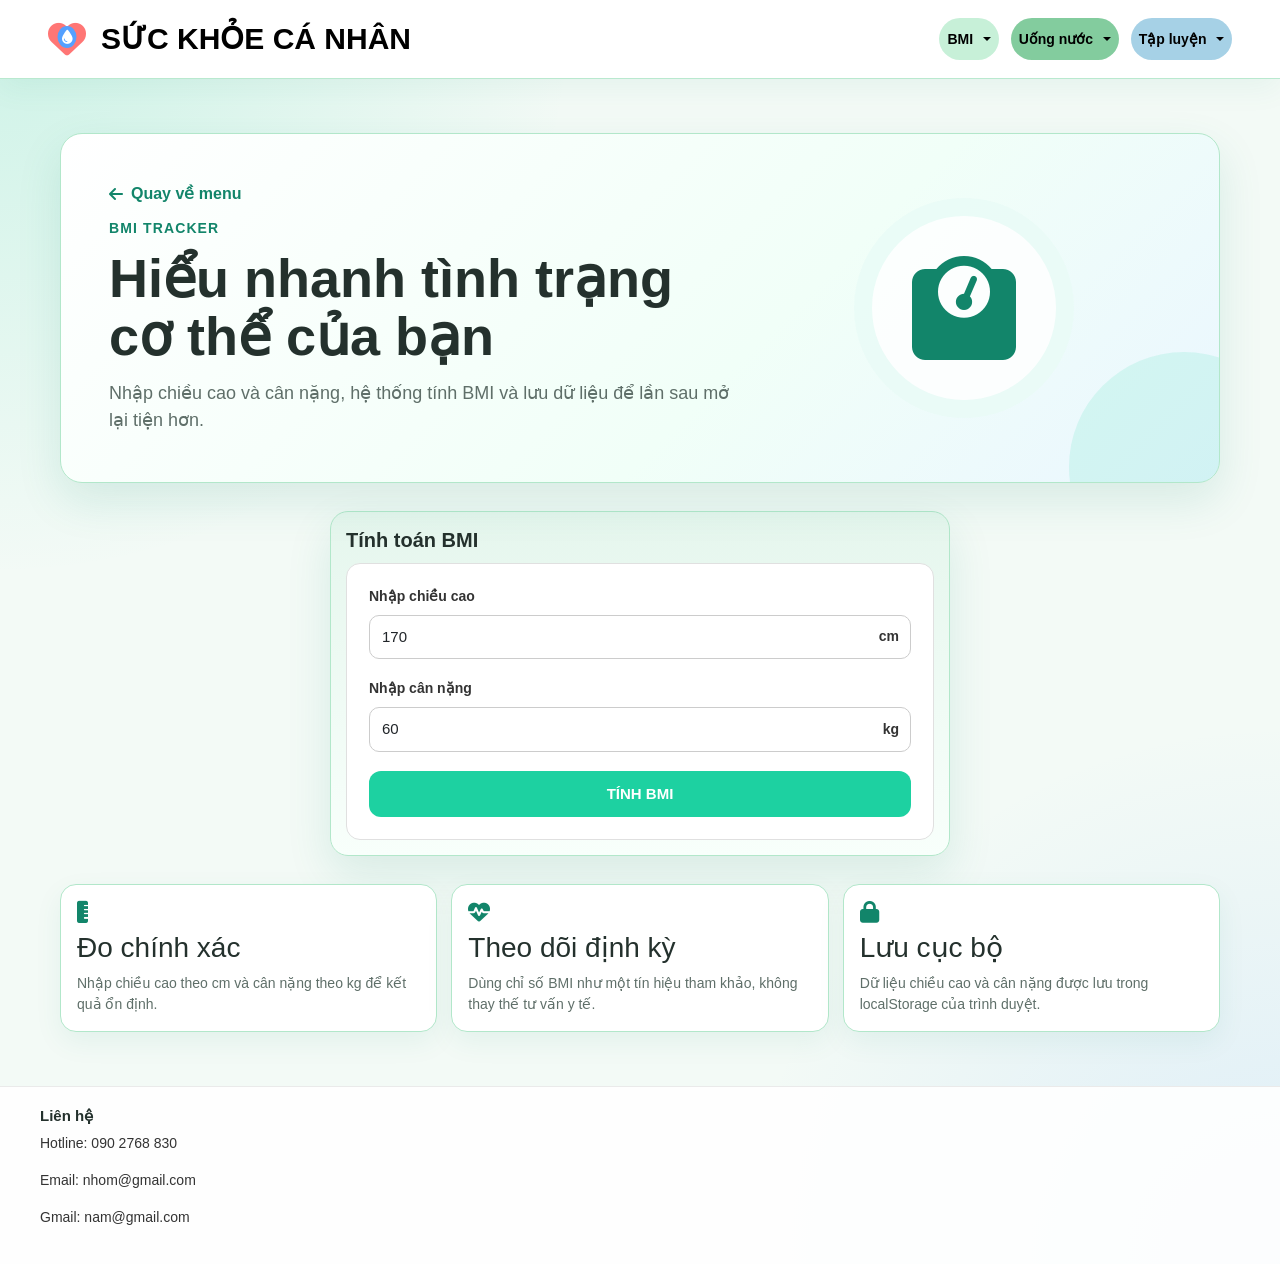
==== bmi.html @ 687540a8 "revamped structure" ====
<!DOCTYPE html>
<html lang="vi">
<head>
    <meta charset="utf-8">
    <meta content="width=device-width, initial-scale=1.0" name="viewport">
    <meta content="Nhóm phát triển Sức khỏe cá nhân" name="author">
    <link href="https://cdnjs.cloudflare.com/ajax/libs/font-awesome/6.4.0/css/all.min.css" rel="stylesheet">
    <link href="https://cdn.jsdelivr.net/npm/bootstrap@5.3.3/dist/css/bootstrap.min.css" rel="stylesheet">
    <link href="css/style.css" rel="stylesheet">
    <link href="css/bmi.css" rel="stylesheet">
    <meta content="Trang tính BMI của ứng dụng sức khỏe cá nhân." name="description">
    <title>Sức khỏe cá nhân | Tính BMI</title>
</head>
<body class="bmi-page d-flex flex-column min-vh-100">
    <header class="site-header navbar navbar-expand-lg navbar-light bg-white sticky-top">
        <div class="container-fluid px-3 px-lg-5">
            <div aria-label="Sức khỏe cá nhân" class="header-left navbar-brand mb-0">
                <a aria-label="Đi đến menu chính" class="logo-container" href="index.html">
                    <span aria-hidden="true" class="logo-heart fa-solid fa-heart">
                        <i aria-hidden="true" class="fa-solid fa-droplet logo-water"></i>
                    </span>
                </a>
                <h1>SỨC KHỎE CÁ NHÂN</h1>
            </div>
            <button aria-controls="mainNavbar" aria-expanded="false" aria-label="Mở menu điều hướng" class="navbar-toggler" data-bs-target="#mainNavbar" data-bs-toggle="collapse" type="button">
                <span class="navbar-toggler-icon"></span>
            </button>
            <nav aria-label="Menu chính" class="collapse navbar-collapse main-nav justify-content-lg-end" id="mainNavbar">
                <ul class="navbar-nav nav-list ms-lg-auto">
                    <li class="nav-item dropdown nav-dropdown">
                        <a aria-expanded="false" class="nav-link app-nav-item bmi dropdown-toggle active" data-bs-toggle="dropdown" href="bmi.html" role="button">BMI</a>
                        <ul class="dropdown-menu app-dropdown-menu">
                            <li><a class="dropdown-item" href="bmi.html">Tính BMI</a></li>
                            <li><a class="dropdown-item" href="bmi.html#saved-data">Lưu chiều cao/cân nặng</a></li>
                            <li><a class="dropdown-item" href="bmi.html#bmi-guide">Phân loại BMI</a></li>
                        </ul>
                    </li>
                    <li class="nav-item dropdown nav-dropdown">
                        <a aria-expanded="false" class="nav-link app-nav-item water dropdown-toggle" data-bs-toggle="dropdown" href="water.html" role="button">Uống nước</a>
                        <ul class="dropdown-menu app-dropdown-menu">
                            <li><a class="dropdown-item" href="water.html">Tiến độ uống nước</a></li>
                            <li><a class="dropdown-item" href="water.html#reminder-settings">Cài nhắc nhở</a></li>
                            <li><a class="dropdown-item" href="water.html#waterToast">Thông báo</a></li>
                        </ul>
                    </li>
                    <li class="nav-item dropdown nav-dropdown">
                        <a aria-expanded="false" class="nav-link app-nav-item workout dropdown-toggle" data-bs-toggle="dropdown" href="workout.html" role="button">Tập luyện</a>
                        <ul class="dropdown-menu app-dropdown-menu">
                            <li><a class="dropdown-item" href="workout.html#log-workout">Ghi bài tập</a></li>
                            <li><a class="dropdown-item" href="workout.html#workoutList">Danh sách tập</a></li>
                            <li><a class="dropdown-item" href="workout.html#stopwatch">Đồng hồ tập</a></li>
                        </ul>
                    </li>
                </ul>
            </nav>
        </div>
    </header>
    <main class="main-container feature-page container py-4 flex-grow-1" id="main-content">
        <section aria-labelledby="bmi-hero-title" class="feature-hero">
            <div class="feature-hero-grid">
                <div><a class="back-link" href="index.html"><i class="fa-solid fa-arrow-left"></i> Quay về menu</a><p class="eyebrow">BMI tracker</p><h2 id="bmi-hero-title">Hiểu nhanh tình trạng cơ thể của bạn</h2><p class="hero-description">Nhập chiều cao và cân nặng, hệ thống tính BMI và lưu dữ liệu để lần sau mở lại tiện hơn.</p></div>
                <div aria-hidden="true" class="feature-hero-icon"><i class="fa-solid fa-weight-scale"></i></div>
            </div>
        </section>
        <section aria-labelledby="bmi-title" class="app-card feature-card" id="saved-data">
            <h2 class="app-card-title" id="bmi-title">Tính toán BMI</h2>
            <form aria-describedby="bmi-description" class="sub-card" onsubmit="calculateBMI(); return false;">
                <p class="visually-hidden" id="bmi-description">Nhập chiều cao và cân nặng để tính chỉ số BMI.</p>
                <div class="form-field"><label for="heightInput">Nhập chiều cao</label><div class="input-wrapper"><input aria-describedby="height-unit" class="form-control" id="heightInput" inputmode="decimal" min="1" name="height" type="number" value="170"><span class="unit" id="height-unit">cm</span></div></div>
                <div class="form-field"><label for="weightInput">Nhập cân nặng</label><div class="input-wrapper"><input aria-describedby="weight-unit" class="form-control" id="weightInput" inputmode="decimal" min="1" name="weight" type="number" value="60"><span class="unit" id="weight-unit">kg</span></div></div>
                <button class="btn app-btn btn-bmi" type="submit">TÍNH BMI</button>
                <div aria-live="polite" class="bmi-result" id="bmiResult"><div class="bmi-score" id="bmiScore">--</div><div class="bmi-category" id="bmiCategory">Nhập dữ liệu để xem phân loại</div><p class="bmi-copy" id="bmiCopy">Kết quả cũng được lưu lại trên trình duyệt của bạn.</p></div>
            </form>
        </section>
        <section aria-labelledby="bmi-guide-title" class="bmi-tips" id="bmi-guide">
            <article class="bmi-tip"><i class="fa-solid fa-ruler-vertical"></i><h3>Đo chính xác</h3><p>Nhập chiều cao theo cm và cân nặng theo kg để kết quả ổn định.</p></article>
            <article class="bmi-tip"><i class="fa-solid fa-heart-pulse"></i><h3>Theo dõi định kỳ</h3><p>Dùng chỉ số BMI như một tín hiệu tham khảo, không thay thế tư vấn y tế.</p></article>
            <article class="bmi-tip"><i class="fa-solid fa-lock"></i><h3>Lưu cục bộ</h3><p>Dữ liệu chiều cao và cân nặng được lưu trong localStorage của trình duyệt.</p></article>
        </section>
    </main>
    <footer class="site-footer mt-auto">
        <section aria-labelledby="contact-title" class="footer-left">
            <h2 id="contact-title">Liên hệ</h2>
            <address>
                <p>Hotline: <a href="tel:0902768830">090 2768 830</a></p>
                <p>Email: <a href="mailto:nhom@gmail.com">nhom@gmail.com</a></p>
                <p>Gmail: <a href="mailto:nam@gmail.com">nam@gmail.com</a></p>
            </address>
        </section>
    </footer>
    <script src="https://cdn.jsdelivr.net/npm/bootstrap@5.3.3/dist/js/bootstrap.bundle.min.js"></script>
    <script src="js/jquery.js"></script>
    <script src="js/main.js"></script>
</body>
</html>
---- css/style.css ----
/* --- RESET & GLOBAL STYLES --- */
* {
    margin: 0;
    padding: 0;
    box-sizing: border-box;
    font-family: 'Segoe UI', Tahoma, Geneva, Verdana, sans-serif;
}

html { scroll-behavior: smooth; }

:root {
    --app-bg: #f3faf6;
    --app-surface: #ffffff;
    --app-card: #e5f6ed;
    --app-border: #b2e7ca;
    --app-primary: #1dd1a1;
    --app-primary-dark: #12856a;
    --app-text: #24312d;
    --app-muted: #5f6f69;
    --app-shadow: 0 18px 45px rgba(18, 133, 106, 0.12);
    --app-radius: 22px;
}

body {
    background:
        radial-gradient(circle at top left, rgba(29, 209, 161, 0.18), transparent 32%),
        radial-gradient(circle at bottom right, rgba(84, 160, 255, 0.14), transparent 30%),
        var(--app-bg);
    color: var(--app-text);
    min-height: 100vh;
    display: flex;
    flex-direction: column;
    position: relative;
    line-height: 1.5;
}

a { color: inherit; text-decoration: none; }
button, input, select { font: inherit; }
ul { list-style: none; }

.visually-hidden {
    width: 1px;
    height: 1px;
    padding: 0;
    margin: -1px;
    overflow: hidden;
    clip: rect(0, 0, 0, 0);
    white-space: nowrap;
    border: 0;
    position: absolute;
}

/* --- HEADER --- */
.site-header {
    background-color: rgba(255, 255, 255, 0.92);
    backdrop-filter: blur(14px);
    padding: 15px 40px;
    display: flex;
    align-items: center;
    justify-content: space-between;
    gap: 24px;
    border-bottom: 1px solid rgba(178, 231, 202, 0.9);
    position: sticky;
    top: 0;
    z-index: 10;
    box-shadow: 0 10px 30px rgba(18, 133, 106, 0.06);
}

.header-left {
    display: flex;
    align-items: center;
    gap: 15px;
    min-width: max-content;
}

.logo-container {
    display: inline-flex;
    align-items: center;
    border-radius: 50%;
}

.logo-container:focus-visible,
.app-nav-item:focus-visible,
.menu-card-link:focus-visible,
.app-btn:focus-visible,
.toast-close:focus-visible,
footer a:focus-visible,
.back-link:focus-visible,
.cta-link:focus-visible {
    outline: 3px solid var(--app-primary);
    outline-offset: 3px;
}

.logo-heart {
    font-size: 38px;
    color: #ff7675;
    position: relative;
    display: inline-block;
    line-height: 1;
}

.logo-water {
    position: absolute;
    font-size: 14px;
    color: #ffffff;
    top: 45%;
    left: 50%;
    transform: translate(-50%, -50%);
    background-color: #54a0ff;
    padding: 4px;
    border-radius: 50%;
}

h1 {
    font-size: clamp(22px, 3vw, 30px);
    font-weight: bold;
    margin: 0;
    line-height: 1.2;
}

.main-nav { display: flex; justify-content: center; }
.nav-list { display: flex; gap: 12px; align-items: center; flex-wrap: wrap; justify-content: center; }

.app-nav-item {
    display: inline-flex;
    align-items: center;
    justify-content: center;
    padding: 10px 22px;
    border-radius: 999px;
    font-weight: 700;
    transition: 0.2s;
    font-size: 14px;
    color: #000;
    min-height: 42px;
    gap: 6px;
}

.app-nav-item.bmi { background-color: #c7f0d8; }
.app-nav-item.water { background-color: #83cc9e; }
.app-nav-item.workout { background-color: #a6d1e6; }
.app-nav-item:hover { filter: brightness(0.95); transform: translateY(-1px); }

.nav-dropdown { position: relative; }
.nav-dropdown::after { content: ""; position: absolute; left: 0; top: 100%; width: 100%; height: 12px; }

.dropdown-menu {
    position: absolute;
    top: 100%;
    left: 0;
    min-width: 190px;
    background-color: #ffffff;
    border: 1px solid var(--app-border);
    border-radius: 14px;
    box-shadow: var(--app-shadow);
    padding: 8px;
    display: none;
    z-index: 20;
}

.dropdown-menu a { display: block; padding: 9px 12px; border-radius: 9px; font-size: 14px; color: #333; white-space: nowrap; }
.dropdown-menu a:hover, .dropdown-menu a:focus-visible { background-color: #e5f6ed; color: var(--app-primary-dark); }
.nav-dropdown:hover .dropdown-menu, .nav-dropdown:focus-within .dropdown-menu { display: block; }

/* --- LAYOUT / B2C SHELL --- */
.main-container {
    max-width: 1200px;
    width: 100%;
    margin: 30px auto;
    padding: 0 20px;
    flex: 1;
}

.menu-page, .feature-page { display: flex; flex-direction: column; gap: 28px; }

.hero-section {
    background: linear-gradient(135deg, #ffffff 0%, #f2fff8 62%, #e7f5ff 100%);
    border: 1.5px solid var(--app-border);
    border-radius: var(--app-radius);
    padding: clamp(28px, 6vw, 64px);
    text-align: center;
    box-shadow: var(--app-shadow);
    overflow: hidden;
    position: relative;
}

.hero-section::before,
.feature-hero::before {
    content: "";
    position: absolute;
    inset: auto -80px -100px auto;
    width: 230px;
    height: 230px;
    border-radius: 50%;
    background: rgba(29, 209, 161, 0.12);
}

.eyebrow {
    color: var(--app-primary-dark);
    font-size: 14px;
    font-weight: 800;
    letter-spacing: 0.08em;
    margin-bottom: 10px;
    text-transform: uppercase;
}

.hero-section h2, .feature-hero h2 { font-size: clamp(30px, 5vw, 54px); line-height: 1.08; margin-bottom: 14px; font-weight: 850; }
.hero-description { color: var(--app-muted); font-size: clamp(15px, 2vw, 18px); max-width: 760px; margin: 0 auto; }

.hero-actions { display: flex; flex-wrap: wrap; justify-content: center; gap: 12px; margin-top: 24px; }
.cta-link {
    display: inline-flex;
    align-items: center;
    gap: 8px;
    border-radius: 999px;
    padding: 11px 18px;
    background: var(--app-primary-dark);
    color: #fff;
    font-weight: 800;
    box-shadow: 0 12px 28px rgba(18, 133, 106, 0.18);
}
.cta-link.secondary { background: #fff; color: var(--app-primary-dark); border: 1px solid var(--app-border); }

.trust-strip {
    display: grid;
    grid-template-columns: repeat(3, minmax(0, 1fr));
    gap: 16px;
}
.trust-item {
    background: rgba(255, 255, 255, 0.86);
    border: 1px solid rgba(178, 231, 202, 0.8);
    border-radius: 18px;
    padding: 16px;
    display: flex;
    gap: 12px;
    align-items: flex-start;
    box-shadow: 0 10px 28px rgba(18, 133, 106, 0.07);
}
.trust-item i { color: var(--app-primary-dark); font-size: 22px; margin-top: 3px; }
.trust-item strong { display: block; margin-bottom: 3px; }
.trust-item p { margin: 0; color: var(--app-muted); font-size: 14px; }

.menu-grid { display: grid; grid-template-columns: repeat(3, minmax(0, 1fr)); gap: 20px; }

.app-card {
    background-color: var(--app-card);
    border: 1.5px solid var(--app-border);
    border-radius: 18px;
    padding: 15px;
    display: flex;
    flex-direction: column;
    min-width: 0;
}

.app-card-title { font-size: 20px; font-weight: 800; margin-bottom: 10px; line-height: 1.3; }
.menu-card { padding: 0; overflow: hidden; transition: transform 0.2s, box-shadow 0.2s; background: #fff; }
.menu-card:hover { transform: translateY(-5px); box-shadow: var(--app-shadow); }
.menu-card-link { min-height: 250px; padding: 24px; display: flex; flex-direction: column; gap: 18px; position: relative; }
.menu-icon { width: 66px; height: 66px; border-radius: 50%; display: flex; align-items: center; justify-content: center; font-size: 28px; flex-shrink: 0; }
.bmi-icon { background-color: #c7f0d8; color: var(--app-primary-dark); }
.water-icon { background-color: #dff4ff; color: #2478bd; }
.workout-icon { background-color: #e9f2ff; color: #315f9e; }
.menu-card-content { flex: 1; }
.menu-card-content p { color: var(--app-muted); font-size: 15px; }
.menu-arrow { align-self: flex-end; width: 38px; height: 38px; border-radius: 50%; background-color: #f3faf6; color: var(--app-primary); display: inline-flex; align-items: center; justify-content: center; }

.feature-hero {
    position: relative;
    overflow: hidden;
    background: linear-gradient(135deg, #ffffff 0%, #f1fff8 60%, #eaf6ff 100%);
    border: 1.5px solid var(--app-border);
    border-radius: var(--app-radius);
    padding: clamp(24px, 5vw, 48px);
    box-shadow: var(--app-shadow);
}
.feature-hero-grid { display: grid; grid-template-columns: 1.2fr 0.8fr; align-items: center; gap: 26px; position: relative; z-index: 1; }
.feature-hero-icon { justify-self: center; width: min(220px, 55vw); aspect-ratio: 1; border-radius: 50%; background: rgba(255,255,255,.82); display: grid; place-items: center; font-size: clamp(64px, 12vw, 104px); color: var(--app-primary-dark); box-shadow: inset 0 0 0 18px rgba(29, 209, 161, 0.08); }

.feature-card { width: min(100%, 620px); margin: 0 auto; scroll-margin-top: 120px; box-shadow: var(--app-shadow); }
.sub-card { background-color: #ffffff; border-radius: 14px; padding: 22px; width: 100%; flex: 1; display: flex; flex-direction: column; border: 1px solid #e0e0e0; }
.back-link { width: fit-content; display: inline-flex; align-items: center; gap: 8px; color: var(--app-primary-dark); font-weight: 800; margin-bottom: 12px; }
.back-link:hover { text-decoration: underline; }

.form-field { margin-bottom: 15px; width: 100%; }
.form-field label { display: block; font-size: 14px; color: #333; margin-bottom: 8px; font-weight: 700; }
.input-wrapper { position: relative; display: flex; align-items: center; }
.input-wrapper input, .input-wrapper select { width: 100%; border: 1px solid #cccccc; border-radius: 10px; font-size: 15px; outline: none; }
.input-wrapper input { padding: 10px 44px 10px 12px; }
.input-wrapper select { padding: 10px 40px 10px 12px; background-color: #f5f5f5; appearance: none; -webkit-appearance: none; }
.input-wrapper input:focus, .input-wrapper select:focus { border-color: var(--app-primary); box-shadow: 0 0 0 3px rgba(29, 209, 161, 0.2); }
.select-group .input-wrapper::after { content: "\f078"; font-family: "Font Awesome 6 Free"; font-weight: 900; position: absolute; right: 12px; font-size: 12px; color: #666; pointer-events: none; }
.input-wrapper .unit { position: absolute; right: 12px; color: #333; font-size: 14px; font-weight: 700; }

.app-btn { width: 100%; padding: 12px; border: none; border-radius: 12px; font-size: 15px; font-weight: 800; color: white; cursor: pointer; transition: 0.2s; }
.app-btn:hover { filter: brightness(0.96); transform: translateY(-1px); }
.btn-bmi { background-color: #1dd1a1; }
.btn-water { background-color: #54a0ff; }
.btn-log { background-color: #2e86de; }

.site-footer { background-color: rgba(255,255,255,.9); padding: 20px 40px; margin-top: auto; border-top: 1px solid #eaeaea; display: flex; justify-content: space-between; gap: 24px; font-size: 14px; }
footer h2 { font-size: 15px; margin-bottom: 8px; font-weight: bold; }
footer p, footer li { color: #333; line-height: 1.5; }
address { font-style: normal; }
footer a:hover { text-decoration: underline; }

/* Bootstrap hybrid overrides */
.site-header.navbar { padding: 15px 0; }
.navbar-brand { white-space: normal; }
.navbar-toggler { border-color: var(--app-border); border-radius: 8px; }
.navbar-toggler:focus { box-shadow: 0 0 0 3px rgba(29, 209, 161, 0.2); }
.main-nav.navbar-collapse { flex-grow: 0; }
.nav-list.navbar-nav { gap: 12px; align-items: center; }
.app-nav-item.nav-link, .app-nav-item.nav-link:hover, .app-nav-item.nav-link:focus { color: #000; }
.app-dropdown-menu.dropdown-menu { margin-top: 8px; }
.app-dropdown-menu .dropdown-item { padding: 9px 12px; border-radius: 6px; font-size: 14px; color: #333; }
.app-dropdown-menu .dropdown-item:hover, .app-dropdown-menu .dropdown-item:focus { background-color: #e5f6ed; color: var(--app-primary-dark); }
.menu-grid.row { display: flex; gap: 0; }
.menu-grid.row > [class*="col-"] { display: flex; }
.menu-grid .app-card { height: 100%; }
.form-control:focus, .form-select:focus { border-color: var(--app-primary); box-shadow: 0 0 0 3px rgba(29, 209, 161, 0.2); }
.app-btn.btn { border: none; }
@media (min-width: 992px) { .nav-dropdown:hover > .dropdown-menu { display: block; } }

@media (max-width: 1000px) { .menu-grid, .trust-strip { grid-template-columns: repeat(2, minmax(0, 1fr)); } .menu-card:last-child { grid-column: 1 / -1; } }
@media (max-width: 900px) { .site-header { flex-direction: column; align-items: center; padding: 16px 20px; } .header-left { justify-content: center; min-width: 0; } .site-footer { flex-direction: column; gap: 15px; padding: 20px; } .feature-hero-grid { grid-template-columns: 1fr; text-align: center; } }
@media (max-width: 640px) { .main-container { margin: 20px auto; padding: 0 14px; } .menu-grid, .trust-strip { grid-template-columns: 1fr; } .menu-card:last-child { grid-column: auto; } .menu-card-link { min-height: auto; } .nav-list { width: 100%; gap: 8px; } .app-nav-item { padding: 9px 14px; } }
@media (max-width: 420px) { h1 { font-size: 20px; } .header-left { flex-direction: column; gap: 8px; text-align: center; } .nav-list { flex-direction: column; align-items: stretch; } .app-nav-item { width: 100%; } .sub-card { padding: 16px; } }
@media (prefers-reduced-motion: reduce) { html { scroll-behavior: auto; } .running-icon { animation: none; } .menu-card, .app-btn { transition: none; } }
@media (max-width: 991.98px) { .main-nav.navbar-collapse { width: 100%; padding-top: 16px; } .nav-list.navbar-nav { align-items: stretch; gap: 8px; } .app-nav-item { width: 100%; } .app-dropdown-menu.dropdown-menu { position: static; width: 100%; margin-top: 6px; box-shadow: none; } }
---- css/bmi.css ----
/* BMI page-specific CSS split from the original feature section */
body.bmi-page { --page-accent: #1dd1a1; --page-accent-dark: #12856a; }
.bmi-page .feature-hero-icon { color: var(--page-accent-dark); }
.bmi-page .feature-card { background: linear-gradient(180deg, #e5f6ed, #f8fffb); }
.bmi-page .sub-card { gap: 4px; }
.bmi-page .bmi-result {
    display: none;
    margin-top: 16px;
    padding: 16px;
    border-radius: 14px;
    background: #f3faf6;
    border: 1px solid #b2e7ca;
}
.bmi-page .bmi-result.is-visible { display: block; }
.bmi-score { font-size: 40px; line-height: 1; color: var(--page-accent-dark); font-weight: 900; }
.bmi-category { color: #24312d; font-weight: 800; margin-top: 4px; }
.bmi-copy { color: #5f6f69; margin: 8px 0 0; }
.bmi-tips { display: grid; grid-template-columns: repeat(3, minmax(0, 1fr)); gap: 14px; }
.bmi-tip { background: #fff; border: 1px solid #b2e7ca; border-radius: 16px; padding: 16px; box-shadow: 0 10px 28px rgba(18, 133, 106, 0.07); }
.bmi-tip i { color: var(--page-accent-dark); font-size: 22px; margin-bottom: 8px; }
.bmi-tip p { color: #5f6f69; margin: 0; font-size: 14px; }
@media (max-width: 760px) { .bmi-tips { grid-template-columns: 1fr; } }
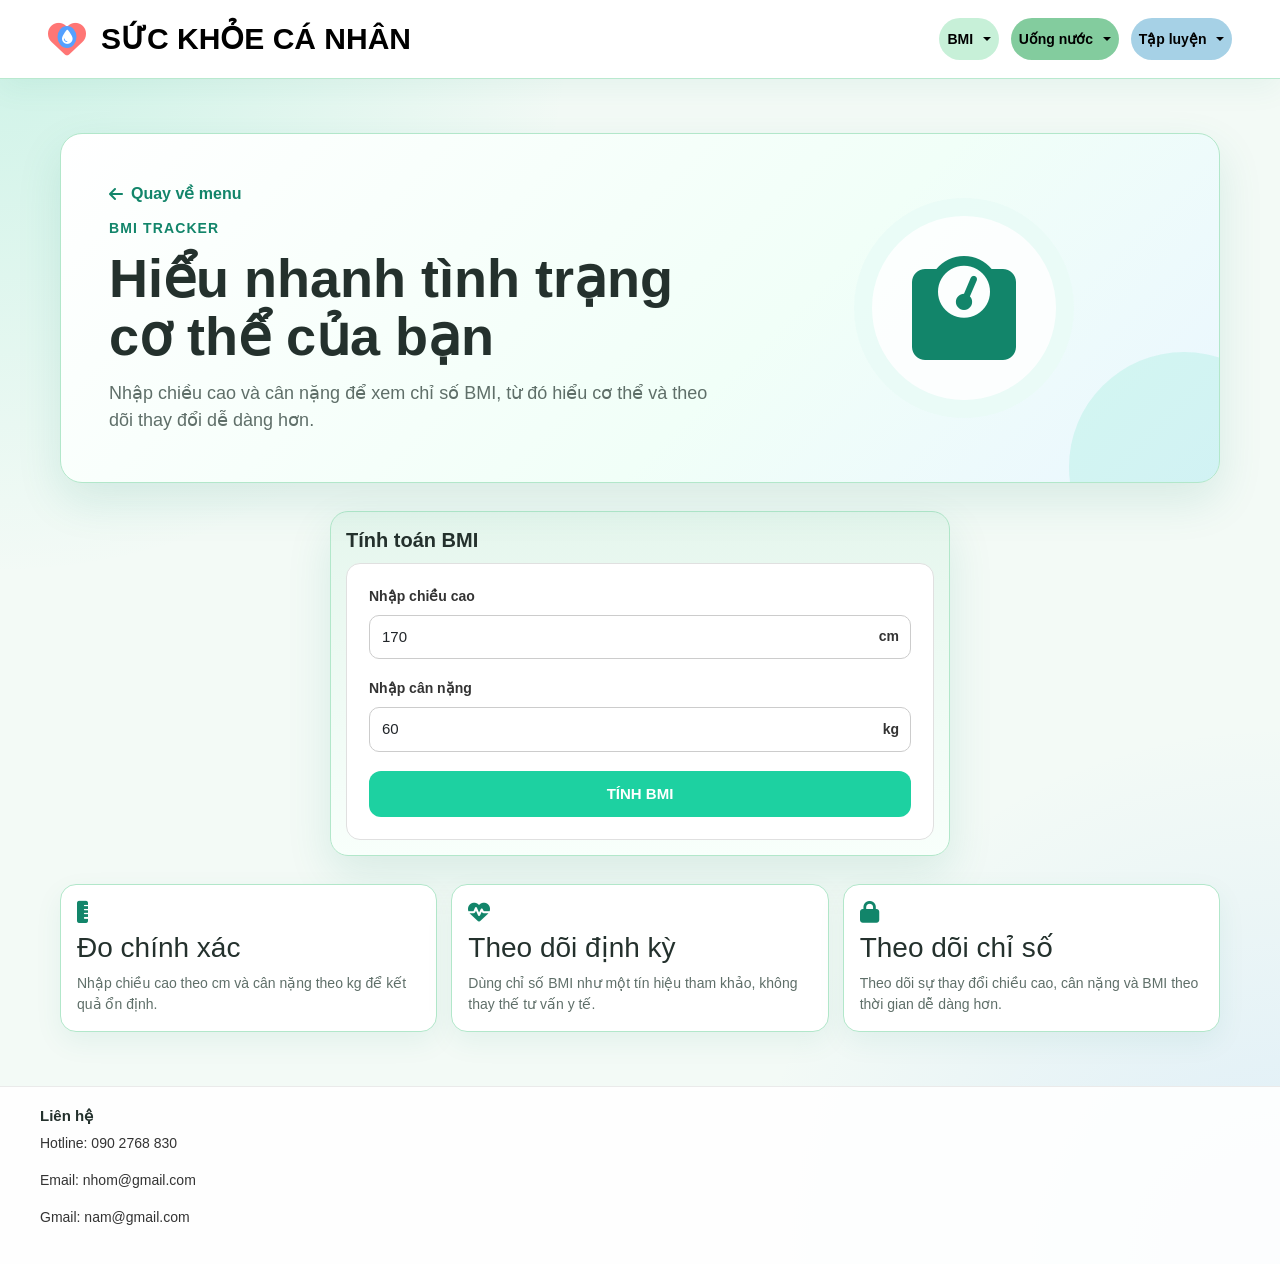
==== commit fa7a4a4b: "changed several texts" ====
--- a/bmi.html
+++ b/bmi.html
@@ -2,49 +2,55 @@
 <html lang="vi">
 <head>
     <meta charset="utf-8">
-    <meta content="width=device-width, initial-scale=1.0" name="viewport">
-    <meta content="Nhóm phát triển Sức khỏe cá nhân" name="author">
-    <link href="https://cdnjs.cloudflare.com/ajax/libs/font-awesome/6.4.0/css/all.min.css" rel="stylesheet">
-    <link href="https://cdn.jsdelivr.net/npm/bootstrap@5.3.3/dist/css/bootstrap.min.css" rel="stylesheet">
-    <link href="css/style.css" rel="stylesheet">
-    <link href="css/bmi.css" rel="stylesheet">
-    <meta content="Trang tính BMI của ứng dụng sức khỏe cá nhân." name="description">
+    <meta name="viewport" content="width=device-width, initial-scale=1.0">
+    <meta name="author" content="Nhóm phát triển Sức khỏe cá nhân">
+    <meta name="description" content="Trang tính BMI của ứng dụng sức khỏe cá nhân.">
+
     <title>Sức khỏe cá nhân | Tính BMI</title>
+
+    <link rel="stylesheet" href="https://cdnjs.cloudflare.com/ajax/libs/font-awesome/6.4.0/css/all.min.css">
+    <link rel="stylesheet" href="https://cdn.jsdelivr.net/npm/bootstrap@5.3.3/dist/css/bootstrap.min.css">
+    <link rel="stylesheet" href="css/style.css">
+    <link rel="stylesheet" href="css/bmi.css">
 </head>
 <body class="bmi-page d-flex flex-column min-vh-100">
     <header class="site-header navbar navbar-expand-lg navbar-light bg-white sticky-top">
         <div class="container-fluid px-3 px-lg-5">
-            <div aria-label="Sức khỏe cá nhân" class="header-left navbar-brand mb-0">
-                <a aria-label="Đi đến menu chính" class="logo-container" href="index.html">
-                    <span aria-hidden="true" class="logo-heart fa-solid fa-heart">
-                        <i aria-hidden="true" class="fa-solid fa-droplet logo-water"></i>
+            <div class="header-left navbar-brand mb-0">
+                <a class="logo-container" href="index.html" aria-label="Đi đến menu chính">
+                    <span class="logo-heart fa-solid fa-heart" aria-hidden="true">
+                        <i class="fa-solid fa-droplet logo-water"></i>
                     </span>
                 </a>
                 <h1>SỨC KHỎE CÁ NHÂN</h1>
             </div>
-            <button aria-controls="mainNavbar" aria-expanded="false" aria-label="Mở menu điều hướng" class="navbar-toggler" data-bs-target="#mainNavbar" data-bs-toggle="collapse" type="button">
+
+            <button class="navbar-toggler" type="button" data-bs-toggle="collapse" data-bs-target="#mainNavbar" aria-controls="mainNavbar" aria-expanded="false" aria-label="Mở menu điều hướng">
                 <span class="navbar-toggler-icon"></span>
             </button>
-            <nav aria-label="Menu chính" class="collapse navbar-collapse main-nav justify-content-lg-end" id="mainNavbar">
+
+            <nav class="collapse navbar-collapse main-nav justify-content-lg-end" id="mainNavbar" aria-label="Menu chính">
                 <ul class="navbar-nav nav-list ms-lg-auto">
                     <li class="nav-item dropdown nav-dropdown">
-                        <a aria-expanded="false" class="nav-link app-nav-item bmi dropdown-toggle active" data-bs-toggle="dropdown" href="bmi.html" role="button">BMI</a>
+                        <a class="nav-link app-nav-item bmi dropdown-toggle active" href="bmi.html" role="button" data-bs-toggle="dropdown" aria-expanded="false">BMI</a>
                         <ul class="dropdown-menu app-dropdown-menu">
                             <li><a class="dropdown-item" href="bmi.html">Tính BMI</a></li>
                             <li><a class="dropdown-item" href="bmi.html#saved-data">Lưu chiều cao/cân nặng</a></li>
                             <li><a class="dropdown-item" href="bmi.html#bmi-guide">Phân loại BMI</a></li>
                         </ul>
                     </li>
+
                     <li class="nav-item dropdown nav-dropdown">
-                        <a aria-expanded="false" class="nav-link app-nav-item water dropdown-toggle" data-bs-toggle="dropdown" href="water.html" role="button">Uống nước</a>
+                        <a class="nav-link app-nav-item water dropdown-toggle" href="water.html" role="button" data-bs-toggle="dropdown" aria-expanded="false">Uống nước</a>
                         <ul class="dropdown-menu app-dropdown-menu">
                             <li><a class="dropdown-item" href="water.html">Tiến độ uống nước</a></li>
                             <li><a class="dropdown-item" href="water.html#reminder-settings">Cài nhắc nhở</a></li>
                             <li><a class="dropdown-item" href="water.html#waterToast">Thông báo</a></li>
                         </ul>
                     </li>
+
                     <li class="nav-item dropdown nav-dropdown">
-                        <a aria-expanded="false" class="nav-link app-nav-item workout dropdown-toggle" data-bs-toggle="dropdown" href="workout.html" role="button">Tập luyện</a>
+                        <a class="nav-link app-nav-item workout dropdown-toggle" href="workout.html" role="button" data-bs-toggle="dropdown" aria-expanded="false">Tập luyện</a>
                         <ul class="dropdown-menu app-dropdown-menu">
                             <li><a class="dropdown-item" href="workout.html#log-workout">Ghi bài tập</a></li>
                             <li><a class="dropdown-item" href="workout.html#workoutList">Danh sách tập</a></li>
@@ -55,32 +61,69 @@
             </nav>
         </div>
     </header>
-    <main class="main-container feature-page container py-4 flex-grow-1" id="main-content">
-        <section aria-labelledby="bmi-hero-title" class="feature-hero">
+    <main class="main-container feature-page container py-4 flex-grow-1">
+        <section class="feature-hero">
             <div class="feature-hero-grid">
-                <div><a class="back-link" href="index.html"><i class="fa-solid fa-arrow-left"></i> Quay về menu</a><p class="eyebrow">BMI tracker</p><h2 id="bmi-hero-title">Hiểu nhanh tình trạng cơ thể của bạn</h2><p class="hero-description">Nhập chiều cao và cân nặng, hệ thống tính BMI và lưu dữ liệu để lần sau mở lại tiện hơn.</p></div>
-                <div aria-hidden="true" class="feature-hero-icon"><i class="fa-solid fa-weight-scale"></i></div>
+                <div>
+                    <a class="back-link" href="index.html"><i class="fa-solid fa-arrow-left"></i> Quay về menu</a>
+                    <p class="eyebrow">BMI tracker</p>
+                    <h2>Hiểu nhanh tình trạng cơ thể của bạn</h2>
+                    <p class="hero-description">Nhập chiều cao và cân nặng để xem chỉ số BMI, từ đó hiểu cơ thể và theo dõi thay đổi dễ dàng hơn.</p>
+                </div>
+                <div class="feature-hero-icon" aria-hidden="true"><i class="fa-solid fa-weight-scale"></i></div>
             </div>
         </section>
-        <section aria-labelledby="bmi-title" class="app-card feature-card" id="saved-data">
-            <h2 class="app-card-title" id="bmi-title">Tính toán BMI</h2>
-            <form aria-describedby="bmi-description" class="sub-card" onsubmit="calculateBMI(); return false;">
-                <p class="visually-hidden" id="bmi-description">Nhập chiều cao và cân nặng để tính chỉ số BMI.</p>
-                <div class="form-field"><label for="heightInput">Nhập chiều cao</label><div class="input-wrapper"><input aria-describedby="height-unit" class="form-control" id="heightInput" inputmode="decimal" min="1" name="height" type="number" value="170"><span class="unit" id="height-unit">cm</span></div></div>
-                <div class="form-field"><label for="weightInput">Nhập cân nặng</label><div class="input-wrapper"><input aria-describedby="weight-unit" class="form-control" id="weightInput" inputmode="decimal" min="1" name="weight" type="number" value="60"><span class="unit" id="weight-unit">kg</span></div></div>
+
+        <section class="app-card feature-card" id="saved-data">
+            <h2 class="app-card-title">Tính toán BMI</h2>
+            <form class="sub-card" onsubmit="calculateBMI(); return false;">
+                <div class="form-field">
+                    <label for="heightInput">Nhập chiều cao</label>
+                    <div class="input-wrapper">
+                        <input class="form-control" id="heightInput" name="height" type="number" min="1" inputmode="decimal" value="170">
+                        <span class="unit">cm</span>
+                    </div>
+                </div>
+
+                <div class="form-field">
+                    <label for="weightInput">Nhập cân nặng</label>
+                    <div class="input-wrapper">
+                        <input class="form-control" id="weightInput" name="weight" type="number" min="1" inputmode="decimal" value="60">
+                        <span class="unit">kg</span>
+                    </div>
+                </div>
+
                 <button class="btn app-btn btn-bmi" type="submit">TÍNH BMI</button>
-                <div aria-live="polite" class="bmi-result" id="bmiResult"><div class="bmi-score" id="bmiScore">--</div><div class="bmi-category" id="bmiCategory">Nhập dữ liệu để xem phân loại</div><p class="bmi-copy" id="bmiCopy">Kết quả cũng được lưu lại trên trình duyệt của bạn.</p></div>
+
+                <div class="bmi-result" id="bmiResult" aria-live="polite">
+                    <div class="bmi-score" id="bmiScore">--</div>
+                    <div class="bmi-category" id="bmiCategory">Nhập dữ liệu để xem phân loại</div>
+                    <p class="bmi-copy" id="bmiCopy">Kết quả giúp bạn theo dõi chỉ số cơ thể thuận tiện hơn.</p>
+                </div>
             </form>
         </section>
-        <section aria-labelledby="bmi-guide-title" class="bmi-tips" id="bmi-guide">
-            <article class="bmi-tip"><i class="fa-solid fa-ruler-vertical"></i><h3>Đo chính xác</h3><p>Nhập chiều cao theo cm và cân nặng theo kg để kết quả ổn định.</p></article>
-            <article class="bmi-tip"><i class="fa-solid fa-heart-pulse"></i><h3>Theo dõi định kỳ</h3><p>Dùng chỉ số BMI như một tín hiệu tham khảo, không thay thế tư vấn y tế.</p></article>
-            <article class="bmi-tip"><i class="fa-solid fa-lock"></i><h3>Lưu cục bộ</h3><p>Dữ liệu chiều cao và cân nặng được lưu trong localStorage của trình duyệt.</p></article>
+
+        <section class="bmi-tips" id="bmi-guide">
+            <article class="bmi-tip">
+                <i class="fa-solid fa-ruler-vertical"></i>
+                <h3>Đo chính xác</h3>
+                <p>Nhập chiều cao theo cm và cân nặng theo kg để kết quả ổn định.</p>
+            </article>
+            <article class="bmi-tip">
+                <i class="fa-solid fa-heart-pulse"></i>
+                <h3>Theo dõi định kỳ</h3>
+                <p>Dùng chỉ số BMI như một tín hiệu tham khảo, không thay thế tư vấn y tế.</p>
+            </article>
+            <article class="bmi-tip">
+                <i class="fa-solid fa-lock"></i>
+                <h3>Theo dõi chỉ số</h3>
+                <p>Theo dõi sự thay đổi chiều cao, cân nặng và BMI theo thời gian dễ dàng hơn.</p>
+            </article>
         </section>
     </main>
     <footer class="site-footer mt-auto">
-        <section aria-labelledby="contact-title" class="footer-left">
-            <h2 id="contact-title">Liên hệ</h2>
+        <section class="footer-left">
+            <h2>Liên hệ</h2>
             <address>
                 <p>Hotline: <a href="tel:0902768830">090 2768 830</a></p>
                 <p>Email: <a href="mailto:nhom@gmail.com">nhom@gmail.com</a></p>
@@ -88,8 +131,9 @@
             </address>
         </section>
     </footer>
+
     <script src="https://cdn.jsdelivr.net/npm/bootstrap@5.3.3/dist/js/bootstrap.bundle.min.js"></script>
     <script src="js/jquery.js"></script>
     <script src="js/main.js"></script>
 </body>
-</html>+</html>
--- a/css/style.css
+++ b/css/style.css
@@ -6,7 +6,9 @@
     font-family: 'Segoe UI', Tahoma, Geneva, Verdana, sans-serif;
 }
 
-html { scroll-behavior: smooth; }
+html {
+    scroll-behavior: smooth;
+}
 
 :root {
     --app-bg: #f3faf6;
@@ -34,9 +36,20 @@
     line-height: 1.5;
 }
 
-a { color: inherit; text-decoration: none; }
-button, input, select { font: inherit; }
-ul { list-style: none; }
+a {
+    color: inherit;
+    text-decoration: none;
+}
+
+button,
+input,
+select {
+    font: inherit;
+}
+
+ul {
+    list-style: none;
+}
 
 .visually-hidden {
     width: 1px;
@@ -118,8 +131,18 @@
     line-height: 1.2;
 }
 
-.main-nav { display: flex; justify-content: center; }
-.nav-list { display: flex; gap: 12px; align-items: center; flex-wrap: wrap; justify-content: center; }
+.main-nav {
+    display: flex;
+    justify-content: center;
+}
+
+.nav-list {
+    display: flex;
+    gap: 12px;
+    align-items: center;
+    flex-wrap: wrap;
+    justify-content: center;
+}
 
 .app-nav-item {
     display: inline-flex;
@@ -135,13 +158,35 @@
     gap: 6px;
 }
 
-.app-nav-item.bmi { background-color: #c7f0d8; }
-.app-nav-item.water { background-color: #83cc9e; }
-.app-nav-item.workout { background-color: #a6d1e6; }
-.app-nav-item:hover { filter: brightness(0.95); transform: translateY(-1px); }
-
-.nav-dropdown { position: relative; }
-.nav-dropdown::after { content: ""; position: absolute; left: 0; top: 100%; width: 100%; height: 12px; }
+.app-nav-item.bmi {
+    background-color: #c7f0d8;
+}
+
+.app-nav-item.water {
+    background-color: #83cc9e;
+}
+
+.app-nav-item.workout {
+    background-color: #a6d1e6;
+}
+
+.app-nav-item:hover {
+    filter: brightness(0.95);
+    transform: translateY(-1px);
+}
+
+.nav-dropdown {
+    position: relative;
+}
+
+.nav-dropdown::after {
+    content: "";
+    position: absolute;
+    left: 0;
+    top: 100%;
+    width: 100%;
+    height: 12px;
+}
 
 .dropdown-menu {
     position: absolute;
@@ -157,9 +202,25 @@
     z-index: 20;
 }
 
-.dropdown-menu a { display: block; padding: 9px 12px; border-radius: 9px; font-size: 14px; color: #333; white-space: nowrap; }
-.dropdown-menu a:hover, .dropdown-menu a:focus-visible { background-color: #e5f6ed; color: var(--app-primary-dark); }
-.nav-dropdown:hover .dropdown-menu, .nav-dropdown:focus-within .dropdown-menu { display: block; }
+.dropdown-menu a {
+    display: block;
+    padding: 9px 12px;
+    border-radius: 9px;
+    font-size: 14px;
+    color: #333;
+    white-space: nowrap;
+}
+
+.dropdown-menu a:hover,
+.dropdown-menu a:focus-visible {
+    background-color: #e5f6ed;
+    color: var(--app-primary-dark);
+}
+
+.nav-dropdown:hover .dropdown-menu,
+.nav-dropdown:focus-within .dropdown-menu {
+    display: block;
+}
 
 /* --- LAYOUT / B2C SHELL --- */
 .main-container {
@@ -170,7 +231,12 @@
     flex: 1;
 }
 
-.menu-page, .feature-page { display: flex; flex-direction: column; gap: 28px; }
+.menu-page,
+.feature-page {
+    display: flex;
+    flex-direction: column;
+    gap: 28px;
+}
 
 .hero-section {
     background: linear-gradient(135deg, #ffffff 0%, #f2fff8 62%, #e7f5ff 100%);
@@ -203,10 +269,29 @@
     text-transform: uppercase;
 }
 
-.hero-section h2, .feature-hero h2 { font-size: clamp(30px, 5vw, 54px); line-height: 1.08; margin-bottom: 14px; font-weight: 850; }
-.hero-description { color: var(--app-muted); font-size: clamp(15px, 2vw, 18px); max-width: 760px; margin: 0 auto; }
-
-.hero-actions { display: flex; flex-wrap: wrap; justify-content: center; gap: 12px; margin-top: 24px; }
+.hero-section h2,
+.feature-hero h2 {
+    font-size: clamp(30px, 5vw, 54px);
+    line-height: 1.08;
+    margin-bottom: 14px;
+    font-weight: 850;
+}
+
+.hero-description {
+    color: var(--app-muted);
+    font-size: clamp(15px, 2vw, 18px);
+    max-width: 760px;
+    margin: 0 auto;
+}
+
+.hero-actions {
+    display: flex;
+    flex-wrap: wrap;
+    justify-content: center;
+    gap: 12px;
+    margin-top: 24px;
+}
+
 .cta-link {
     display: inline-flex;
     align-items: center;
@@ -218,13 +303,19 @@
     font-weight: 800;
     box-shadow: 0 12px 28px rgba(18, 133, 106, 0.18);
 }
-.cta-link.secondary { background: #fff; color: var(--app-primary-dark); border: 1px solid var(--app-border); }
+
+.cta-link.secondary {
+    background: #fff;
+    color: var(--app-primary-dark);
+    border: 1px solid var(--app-border);
+}
 
 .trust-strip {
     display: grid;
     grid-template-columns: repeat(3, minmax(0, 1fr));
     gap: 16px;
 }
+
 .trust-item {
     background: rgba(255, 255, 255, 0.86);
     border: 1px solid rgba(178, 231, 202, 0.8);
@@ -235,11 +326,29 @@
     align-items: flex-start;
     box-shadow: 0 10px 28px rgba(18, 133, 106, 0.07);
 }
-.trust-item i { color: var(--app-primary-dark); font-size: 22px; margin-top: 3px; }
-.trust-item strong { display: block; margin-bottom: 3px; }
-.trust-item p { margin: 0; color: var(--app-muted); font-size: 14px; }
-
-.menu-grid { display: grid; grid-template-columns: repeat(3, minmax(0, 1fr)); gap: 20px; }
+
+.trust-item i {
+    color: var(--app-primary-dark);
+    font-size: 22px;
+    margin-top: 3px;
+}
+
+.trust-item strong {
+    display: block;
+    margin-bottom: 3px;
+}
+
+.trust-item p {
+    margin: 0;
+    color: var(--app-muted);
+    font-size: 14px;
+}
+
+.menu-grid {
+    display: grid;
+    grid-template-columns: repeat(3, minmax(0, 1fr));
+    gap: 20px;
+}
 
 .app-card {
     background-color: var(--app-card);
@@ -251,17 +360,82 @@
     min-width: 0;
 }
 
-.app-card-title { font-size: 20px; font-weight: 800; margin-bottom: 10px; line-height: 1.3; }
-.menu-card { padding: 0; overflow: hidden; transition: transform 0.2s, box-shadow 0.2s; background: #fff; }
-.menu-card:hover { transform: translateY(-5px); box-shadow: var(--app-shadow); }
-.menu-card-link { min-height: 250px; padding: 24px; display: flex; flex-direction: column; gap: 18px; position: relative; }
-.menu-icon { width: 66px; height: 66px; border-radius: 50%; display: flex; align-items: center; justify-content: center; font-size: 28px; flex-shrink: 0; }
-.bmi-icon { background-color: #c7f0d8; color: var(--app-primary-dark); }
-.water-icon { background-color: #dff4ff; color: #2478bd; }
-.workout-icon { background-color: #e9f2ff; color: #315f9e; }
-.menu-card-content { flex: 1; }
-.menu-card-content p { color: var(--app-muted); font-size: 15px; }
-.menu-arrow { align-self: flex-end; width: 38px; height: 38px; border-radius: 50%; background-color: #f3faf6; color: var(--app-primary); display: inline-flex; align-items: center; justify-content: center; }
+.app-card-title {
+    font-size: 20px;
+    font-weight: 800;
+    margin-bottom: 10px;
+    line-height: 1.3;
+}
+
+.menu-card {
+    padding: 0;
+    overflow: hidden;
+    transition: transform 0.2s,
+        box-shadow 0.2s;
+    background: #fff;
+}
+
+.menu-card:hover {
+    transform: translateY(-5px);
+    box-shadow: var(--app-shadow);
+}
+
+.menu-card-link {
+    min-height: 250px;
+    padding: 24px;
+    display: flex;
+    flex-direction: column;
+    gap: 18px;
+    position: relative;
+}
+
+.menu-icon {
+    width: 66px;
+    height: 66px;
+    border-radius: 50%;
+    display: flex;
+    align-items: center;
+    justify-content: center;
+    font-size: 28px;
+    flex-shrink: 0;
+}
+
+.bmi-icon {
+    background-color: #c7f0d8;
+    color:
+        var(--app-primary-dark);
+}
+
+.water-icon {
+    background-color: #dff4ff;
+    color: #2478bd;
+}
+
+.workout-icon {
+    background-color: #e9f2ff;
+    color: #315f9e;
+}
+
+.menu-card-content {
+    flex: 1;
+}
+
+.menu-card-content p {
+    color: var(--app-muted);
+    font-size: 15px;
+}
+
+.menu-arrow {
+    align-self: flex-end;
+    width: 38px;
+    height: 38px;
+    border-radius: 50%;
+    background-color: #f3faf6;
+    color: var(--app-primary);
+    display: inline-flex;
+    align-items: center;
+    justify-content: center;
+}
 
 .feature-hero {
     position: relative;
@@ -272,57 +446,388 @@
     padding: clamp(24px, 5vw, 48px);
     box-shadow: var(--app-shadow);
 }
-.feature-hero-grid { display: grid; grid-template-columns: 1.2fr 0.8fr; align-items: center; gap: 26px; position: relative; z-index: 1; }
-.feature-hero-icon { justify-self: center; width: min(220px, 55vw); aspect-ratio: 1; border-radius: 50%; background: rgba(255,255,255,.82); display: grid; place-items: center; font-size: clamp(64px, 12vw, 104px); color: var(--app-primary-dark); box-shadow: inset 0 0 0 18px rgba(29, 209, 161, 0.08); }
-
-.feature-card { width: min(100%, 620px); margin: 0 auto; scroll-margin-top: 120px; box-shadow: var(--app-shadow); }
-.sub-card { background-color: #ffffff; border-radius: 14px; padding: 22px; width: 100%; flex: 1; display: flex; flex-direction: column; border: 1px solid #e0e0e0; }
-.back-link { width: fit-content; display: inline-flex; align-items: center; gap: 8px; color: var(--app-primary-dark); font-weight: 800; margin-bottom: 12px; }
-.back-link:hover { text-decoration: underline; }
-
-.form-field { margin-bottom: 15px; width: 100%; }
-.form-field label { display: block; font-size: 14px; color: #333; margin-bottom: 8px; font-weight: 700; }
-.input-wrapper { position: relative; display: flex; align-items: center; }
-.input-wrapper input, .input-wrapper select { width: 100%; border: 1px solid #cccccc; border-radius: 10px; font-size: 15px; outline: none; }
-.input-wrapper input { padding: 10px 44px 10px 12px; }
-.input-wrapper select { padding: 10px 40px 10px 12px; background-color: #f5f5f5; appearance: none; -webkit-appearance: none; }
-.input-wrapper input:focus, .input-wrapper select:focus { border-color: var(--app-primary); box-shadow: 0 0 0 3px rgba(29, 209, 161, 0.2); }
-.select-group .input-wrapper::after { content: "\f078"; font-family: "Font Awesome 6 Free"; font-weight: 900; position: absolute; right: 12px; font-size: 12px; color: #666; pointer-events: none; }
-.input-wrapper .unit { position: absolute; right: 12px; color: #333; font-size: 14px; font-weight: 700; }
-
-.app-btn { width: 100%; padding: 12px; border: none; border-radius: 12px; font-size: 15px; font-weight: 800; color: white; cursor: pointer; transition: 0.2s; }
-.app-btn:hover { filter: brightness(0.96); transform: translateY(-1px); }
-.btn-bmi { background-color: #1dd1a1; }
-.btn-water { background-color: #54a0ff; }
-.btn-log { background-color: #2e86de; }
-
-.site-footer { background-color: rgba(255,255,255,.9); padding: 20px 40px; margin-top: auto; border-top: 1px solid #eaeaea; display: flex; justify-content: space-between; gap: 24px; font-size: 14px; }
-footer h2 { font-size: 15px; margin-bottom: 8px; font-weight: bold; }
-footer p, footer li { color: #333; line-height: 1.5; }
-address { font-style: normal; }
-footer a:hover { text-decoration: underline; }
+
+.feature-hero-grid {
+    display: grid;
+    grid-template-columns: 1.2fr 0.8fr;
+    align-items: center;
+    gap: 26px;
+    position: relative;
+    z-index: 1;
+}
+
+.feature-hero-icon {
+    justify-self: center;
+    width: min(220px, 55vw);
+    aspect-ratio: 1;
+    border-radius: 50%;
+    background: rgba(255, 255, 255, .82);
+    display: grid;
+    place-items: center;
+    font-size: clamp(64px, 12vw, 104px);
+    color: var(--app-primary-dark);
+    box-shadow: inset 0 0 0 18px rgba(29, 209, 161, 0.08);
+}
+
+.feature-card {
+    width: min(100%, 620px);
+    margin: 0 auto;
+    scroll-margin-top: 120px;
+    box-shadow: var(--app-shadow);
+}
+
+.sub-card {
+    background-color: #ffffff;
+    border-radius: 14px;
+    padding: 22px;
+    width: 100%;
+    flex: 1;
+    display: flex;
+    flex-direction: column;
+    border: 1px solid #e0e0e0;
+}
+
+.back-link {
+    width: fit-content;
+    display: inline-flex;
+    align-items: center;
+    gap: 8px;
+    color: var(--app-primary-dark);
+    font-weight: 800;
+    margin-bottom: 12px;
+}
+
+.back-link:hover {
+    text-decoration: underline;
+}
+
+.form-field {
+    margin-bottom: 15px;
+    width: 100%;
+}
+
+.form-field label {
+    display: block;
+    font-size: 14px;
+    color: #333;
+    margin-bottom: 8px;
+    font-weight: 700;
+}
+
+.input-wrapper {
+    position: relative;
+    display: flex;
+    align-items: center;
+}
+
+.input-wrapper input,
+.input-wrapper select {
+    width: 100%;
+    border: 1px solid #cccccc;
+    border-radius: 10px;
+    font-size: 15px;
+    outline: none;
+}
+
+.input-wrapper input {
+    padding: 10px 44px 10px 12px;
+}
+
+.input-wrapper select {
+    padding: 10px 40px 10px 12px;
+    background-color: #f5f5f5;
+    appearance: none;
+    -webkit-appearance: none;
+}
+
+.input-wrapper input:focus,
+.input-wrapper select:focus {
+    border-color: var(--app-primary);
+    box-shadow: 0 0 0 3px rgba(29, 209, 161, 0.2);
+}
+
+.select-group .input-wrapper::after {
+    content: "\f078";
+    font-family: "Font Awesome 6 Free";
+    font-weight: 900;
+    position: absolute;
+    right: 12px;
+    font-size: 12px;
+    color: #666;
+    pointer-events: none;
+}
+
+.input-wrapper .unit {
+    position: absolute;
+    right: 12px;
+    color: #333;
+    font-size: 14px;
+    font-weight: 700;
+}
+
+.app-btn {
+    width: 100%;
+    padding: 12px;
+    border: none;
+    border-radius: 12px;
+    font-size: 15px;
+    font-weight: 800;
+    color: white;
+    cursor: pointer;
+    transition: 0.2s;
+}
+
+.app-btn:hover {
+    filter: brightness(0.96);
+    transform: translateY(-1px);
+}
+
+.btn-bmi {
+    background-color: #1dd1a1;
+}
+
+.btn-water {
+    background-color: #54a0ff;
+}
+
+.btn-log {
+    background-color: #2e86de;
+}
+
+.site-footer {
+    background-color: rgba(255, 255, 255, .9);
+    padding: 20px 40px;
+    margin-top: auto;
+    border-top: 1px solid #eaeaea;
+    display: flex;
+    justify-content: space-between;
+    gap: 24px;
+    font-size: 14px;
+}
+
+footer h2 {
+    font-size: 15px;
+    margin-bottom: 8px;
+    font-weight: bold;
+}
+
+footer p,
+footer li {
+    color: #333;
+    line-height: 1.5;
+}
+
+address {
+    font-style: normal;
+}
+
+footer a:hover {
+    text-decoration: underline;
+}
 
 /* Bootstrap hybrid overrides */
-.site-header.navbar { padding: 15px 0; }
-.navbar-brand { white-space: normal; }
-.navbar-toggler { border-color: var(--app-border); border-radius: 8px; }
-.navbar-toggler:focus { box-shadow: 0 0 0 3px rgba(29, 209, 161, 0.2); }
-.main-nav.navbar-collapse { flex-grow: 0; }
-.nav-list.navbar-nav { gap: 12px; align-items: center; }
-.app-nav-item.nav-link, .app-nav-item.nav-link:hover, .app-nav-item.nav-link:focus { color: #000; }
-.app-dropdown-menu.dropdown-menu { margin-top: 8px; }
-.app-dropdown-menu .dropdown-item { padding: 9px 12px; border-radius: 6px; font-size: 14px; color: #333; }
-.app-dropdown-menu .dropdown-item:hover, .app-dropdown-menu .dropdown-item:focus { background-color: #e5f6ed; color: var(--app-primary-dark); }
-.menu-grid.row { display: flex; gap: 0; }
-.menu-grid.row > [class*="col-"] { display: flex; }
-.menu-grid .app-card { height: 100%; }
-.form-control:focus, .form-select:focus { border-color: var(--app-primary); box-shadow: 0 0 0 3px rgba(29, 209, 161, 0.2); }
-.app-btn.btn { border: none; }
-@media (min-width: 992px) { .nav-dropdown:hover > .dropdown-menu { display: block; } }
-
-@media (max-width: 1000px) { .menu-grid, .trust-strip { grid-template-columns: repeat(2, minmax(0, 1fr)); } .menu-card:last-child { grid-column: 1 / -1; } }
-@media (max-width: 900px) { .site-header { flex-direction: column; align-items: center; padding: 16px 20px; } .header-left { justify-content: center; min-width: 0; } .site-footer { flex-direction: column; gap: 15px; padding: 20px; } .feature-hero-grid { grid-template-columns: 1fr; text-align: center; } }
-@media (max-width: 640px) { .main-container { margin: 20px auto; padding: 0 14px; } .menu-grid, .trust-strip { grid-template-columns: 1fr; } .menu-card:last-child { grid-column: auto; } .menu-card-link { min-height: auto; } .nav-list { width: 100%; gap: 8px; } .app-nav-item { padding: 9px 14px; } }
-@media (max-width: 420px) { h1 { font-size: 20px; } .header-left { flex-direction: column; gap: 8px; text-align: center; } .nav-list { flex-direction: column; align-items: stretch; } .app-nav-item { width: 100%; } .sub-card { padding: 16px; } }
-@media (prefers-reduced-motion: reduce) { html { scroll-behavior: auto; } .running-icon { animation: none; } .menu-card, .app-btn { transition: none; } }
-@media (max-width: 991.98px) { .main-nav.navbar-collapse { width: 100%; padding-top: 16px; } .nav-list.navbar-nav { align-items: stretch; gap: 8px; } .app-nav-item { width: 100%; } .app-dropdown-menu.dropdown-menu { position: static; width: 100%; margin-top: 6px; box-shadow: none; } }
+.site-header.navbar {
+    padding: 15px 0;
+}
+
+.navbar-brand {
+    white-space: normal;
+}
+
+.navbar-toggler {
+    border-color: var(--app-border);
+    border-radius: 8px;
+}
+
+.navbar-toggler:focus {
+    box-shadow: 0 0 0 3px rgba(29, 209, 161, 0.2);
+}
+
+.main-nav.navbar-collapse {
+    flex-grow: 0;
+}
+
+.nav-list.navbar-nav {
+    gap: 12px;
+    align-items: center;
+}
+
+.app-nav-item.nav-link,
+.app-nav-item.nav-link:hover,
+.app-nav-item.nav-link:focus {
+    color: #000;
+}
+
+.app-dropdown-menu.dropdown-menu {
+    margin-top: 8px;
+}
+
+.app-dropdown-menu .dropdown-item {
+    padding: 9px 12px;
+    border-radius: 6px;
+    font-size: 14px;
+    color: #333;
+}
+
+.app-dropdown-menu .dropdown-item:hover,
+.app-dropdown-menu .dropdown-item:focus {
+    background-color: #e5f6ed;
+    color: var(--app-primary-dark);
+}
+
+.menu-grid.row {
+    display: flex;
+    gap: 0;
+}
+
+.menu-grid.row>[class*="col-"] {
+    display: flex;
+}
+
+.menu-grid .app-card {
+    height: 100%;
+}
+
+.form-control:focus,
+.form-select:focus {
+    border-color: var(--app-primary);
+    box-shadow: 0 0 0 3px rgba(29, 209, 161, 0.2);
+}
+
+.app-btn.btn {
+    border: none;
+}
+
+@media (min-width: 992px) {
+    .nav-dropdown:hover>.dropdown-menu {
+        display: block;
+    }
+}
+
+@media (max-width: 1000px) {
+
+    .menu-grid,
+    .trust-strip {
+        grid-template-columns: repeat(2, minmax(0, 1fr));
+    }
+
+    .menu-card:last-child {
+        grid-column: 1 / -1;
+    }
+}
+
+@media (max-width: 900px) {
+    .site-header {
+        flex-direction: column;
+        align-items: center;
+        padding: 16px 20px;
+    }
+
+    .header-left {
+        justify-content: center;
+        min-width: 0;
+    }
+
+    .site-footer {
+        flex-direction: column;
+        gap: 15px;
+        padding: 20px;
+    }
+
+    .feature-hero-grid {
+        grid-template-columns: 1fr;
+        text-align: center;
+    }
+}
+
+@media (max-width: 640px) {
+    .main-container {
+        margin: 20px auto;
+        padding: 0 14px;
+    }
+
+    .menu-grid,
+    .trust-strip {
+        grid-template-columns: 1fr;
+    }
+
+    .menu-card:last-child {
+        grid-column: auto;
+    }
+
+    .menu-card-link {
+        min-height: auto;
+    }
+
+    .nav-list {
+        width: 100%;
+        gap: 8px;
+    }
+
+    .app-nav-item {
+        padding: 9px 14px;
+    }
+}
+
+@media (max-width: 420px) {
+    h1 {
+        font-size: 20px;
+    }
+
+    .header-left {
+        flex-direction: column;
+        gap: 8px;
+        text-align: center;
+    }
+
+    .nav-list {
+        flex-direction: column;
+        align-items: stretch;
+    }
+
+    .app-nav-item {
+        width: 100%;
+    }
+
+    .sub-card {
+        padding: 16px;
+    }
+}
+
+@media (prefers-reduced-motion: reduce) {
+    html {
+        scroll-behavior: auto;
+    }
+
+    .running-icon {
+        animation: none;
+    }
+
+    .menu-card,
+    .app-btn {
+        transition: none;
+    }
+}
+
+@media (max-width: 991.98px) {
+    .main-nav.navbar-collapse {
+        width: 100%;
+        padding-top: 16px;
+    }
+
+    .nav-list.navbar-nav {
+        align-items: stretch;
+        gap: 8px;
+    }
+
+    .app-nav-item {
+        width: 100%;
+    }
+
+    .app-dropdown-menu.dropdown-menu {
+        position: static;
+        width: 100%;
+        margin-top: 6px;
+        box-shadow: none;
+    }
+}
--- a/css/bmi.css
+++ b/css/bmi.css
@@ -1,8 +1,21 @@
 /* BMI page-specific CSS split from the original feature section */
-body.bmi-page { --page-accent: #1dd1a1; --page-accent-dark: #12856a; }
-.bmi-page .feature-hero-icon { color: var(--page-accent-dark); }
-.bmi-page .feature-card { background: linear-gradient(180deg, #e5f6ed, #f8fffb); }
-.bmi-page .sub-card { gap: 4px; }
+body.bmi-page {
+    --page-accent: #1dd1a1;
+    --page-accent-dark: #12856a;
+}
+
+.bmi-page .feature-hero-icon {
+    color: var(--page-accent-dark);
+}
+
+.bmi-page .feature-card {
+    background: linear-gradient(180deg, #e5f6ed, #f8fffb);
+}
+
+.bmi-page .sub-card {
+    gap: 4px;
+}
+
 .bmi-page .bmi-result {
     display: none;
     margin-top: 16px;
@@ -11,12 +24,57 @@
     background: #f3faf6;
     border: 1px solid #b2e7ca;
 }
-.bmi-page .bmi-result.is-visible { display: block; }
-.bmi-score { font-size: 40px; line-height: 1; color: var(--page-accent-dark); font-weight: 900; }
-.bmi-category { color: #24312d; font-weight: 800; margin-top: 4px; }
-.bmi-copy { color: #5f6f69; margin: 8px 0 0; }
-.bmi-tips { display: grid; grid-template-columns: repeat(3, minmax(0, 1fr)); gap: 14px; }
-.bmi-tip { background: #fff; border: 1px solid #b2e7ca; border-radius: 16px; padding: 16px; box-shadow: 0 10px 28px rgba(18, 133, 106, 0.07); }
-.bmi-tip i { color: var(--page-accent-dark); font-size: 22px; margin-bottom: 8px; }
-.bmi-tip p { color: #5f6f69; margin: 0; font-size: 14px; }
-@media (max-width: 760px) { .bmi-tips { grid-template-columns: 1fr; } }
+
+.bmi-page .bmi-result.is-visible {
+    display: block;
+}
+
+.bmi-score {
+    font-size: 40px;
+    line-height: 1;
+    color: var(--page-accent-dark);
+    font-weight: 900;
+}
+
+.bmi-category {
+    color: #24312d;
+    font-weight: 800;
+    margin-top: 4px;
+}
+
+.bmi-copy {
+    color: #5f6f69;
+    margin: 8px 0 0;
+}
+
+.bmi-tips {
+    display: grid;
+    grid-template-columns: repeat(3, minmax(0, 1fr));
+    gap: 14px;
+}
+
+.bmi-tip {
+    background: #fff;
+    border: 1px solid #b2e7ca;
+    border-radius: 16px;
+    padding: 16px;
+    box-shadow: 0 10px 28px rgba(18, 133, 106, 0.07);
+}
+
+.bmi-tip i {
+    color: var(--page-accent-dark);
+    font-size: 22px;
+    margin-bottom: 8px;
+}
+
+.bmi-tip p {
+    color: #5f6f69;
+    margin: 0;
+    font-size: 14px;
+}
+
+@media (max-width: 760px) {
+    .bmi-tips {
+        grid-template-columns: 1fr;
+    }
+}
